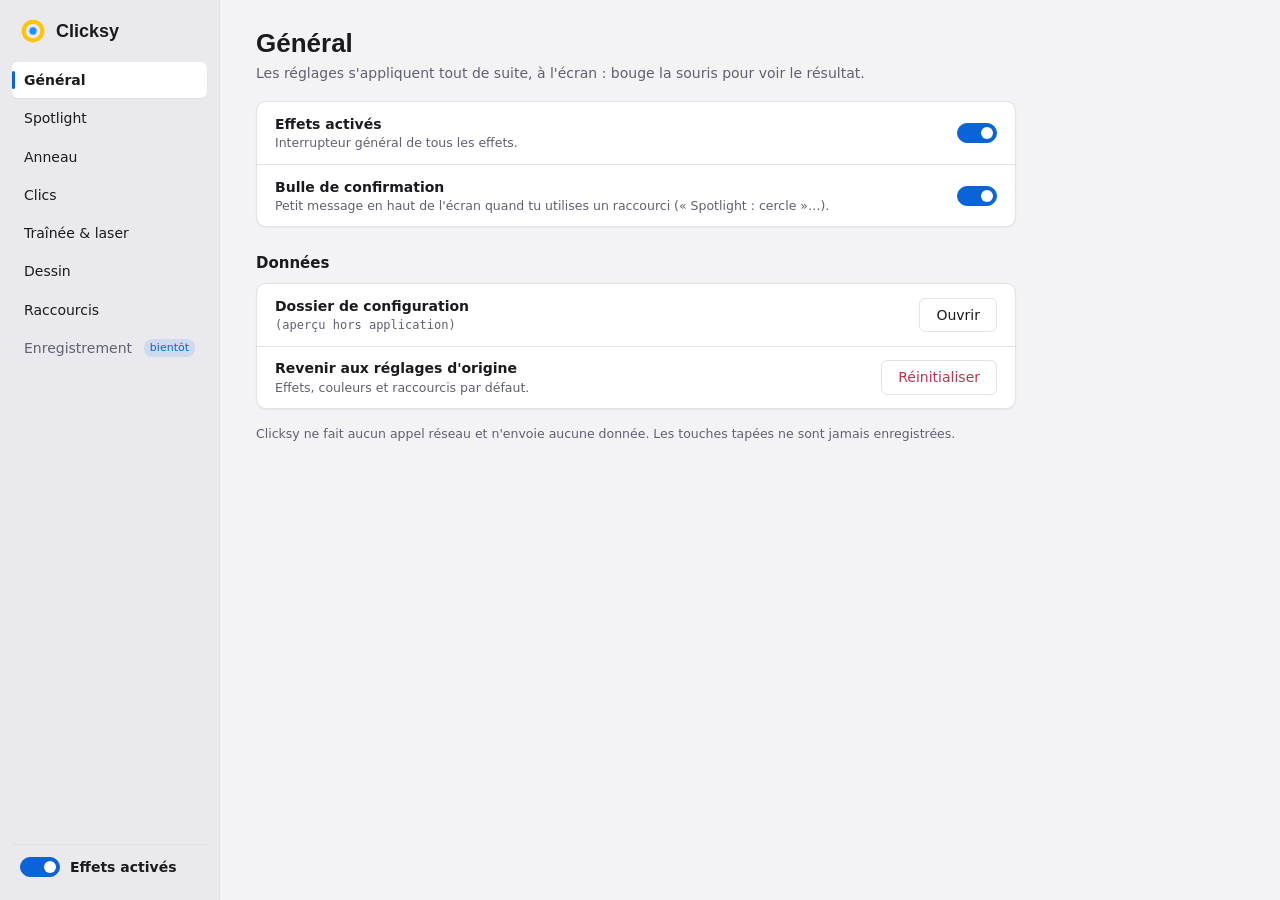
==== ui/index.html @ 4cfc6cae "Clicksy 0.1.0 : effets de pointeur pour formateurs Surcouche Windows (Rust, Win32, D3D11/Direct2D/Di" ====
<!doctype html>
<html lang="fr">
<head>
  <meta charset="utf-8">
  <meta name="viewport" content="width=device-width, initial-scale=1">
  <title>Clicksy – Réglages</title>
  <link rel="stylesheet" href="style.css">
</head>
<body>
  <aside class="sidebar">
    <div class="brand">
      <svg class="logo" viewBox="0 0 32 32" aria-hidden="true">
        <circle cx="16" cy="16" r="11.5" fill="none" stroke="#FFC400" stroke-width="5"/>
        <circle cx="16" cy="16" r="4.5" fill="#1E90FF"/>
      </svg>
      <span>Clicksy</span>
    </div>
    <nav>
      <a href="#general" class="active">Général</a>
      <a href="#spotlight">Spotlight</a>
      <a href="#ring">Anneau</a>
      <a href="#clicks">Clics</a>
      <a href="#trail">Traînée &amp; laser</a>
      <a href="#draw">Dessin</a>
      <a href="#hotkeys">Raccourcis</a>
      <a href="#record" class="soon">Enregistrement <em>bientôt</em></a>
    </nav>
    <div class="sidebar-foot">
      <label class="switch big" title="Ctrl+Alt+Maj+A">
        <input type="checkbox" data-path="enabled">
        <span class="track"></span>
        <span class="label" id="master-label">Effets activés</span>
      </label>
    </div>
  </aside>

  <main>
    <section id="general" class="page active">
      <h1>Général</h1>
      <p class="lead">Les réglages s'appliquent tout de suite, à l'écran : bouge la souris pour voir le résultat.</p>

      <div class="card">
        <div class="row">
          <div class="row-text"><strong>Effets activés</strong><span>Interrupteur général de tous les effets.</span></div>
          <label class="switch"><input type="checkbox" data-path="enabled"><span class="track"></span></label>
        </div>
        <div class="row">
          <div class="row-text"><strong>Bulle de confirmation</strong><span>Petit message en haut de l'écran quand tu utilises un raccourci (« Spotlight : cercle »…).</span></div>
          <label class="switch"><input type="checkbox" data-path="show_banner"><span class="track"></span></label>
        </div>
      </div>

      <h2>Données</h2>
      <div class="card">
        <div class="row">
          <div class="row-text"><strong>Dossier de configuration</strong><span id="data-dir" class="mono">…</span></div>
          <button class="btn" id="open-dir">Ouvrir</button>
        </div>
        <div class="row">
          <div class="row-text"><strong>Revenir aux réglages d'origine</strong><span>Effets, couleurs et raccourcis par défaut.</span></div>
          <button class="btn danger" id="reset">Réinitialiser</button>
        </div>
      </div>

      <p class="note">Clicksy ne fait aucun appel réseau et n'envoie aucune donnée. Les touches tapées ne sont jamais enregistrées.</p>
    </section>

    <section id="spotlight" class="page">
      <h1>Spotlight</h1>
      <p class="lead">Assombrit l'écran sauf autour du curseur, pour guider le regard.</p>

      <div class="card">
        <div class="row stack">
          <div class="row-text"><strong>Forme</strong><span>Raccourci : <kbd data-hk="cycle_spotlight"></kbd> pour passer de l'une à l'autre.</span></div>
          <div class="segmented" data-path="spotlight.mode">
            <button data-value="Off">Désactivé</button>
            <button data-value="Circle">Cercle</button>
            <button data-value="HBand">Bande horizontale</button>
            <button data-value="VBand">Bande verticale</button>
          </div>
        </div>
        <div class="row">
          <div class="row-text"><strong>Taille du cercle</strong><span>Rayon, en pixels à 100 %.</span></div>
          <div class="slider"><input type="range" min="40" max="600" step="5" data-path="spotlight.radius"><output></output></div>
        </div>
        <div class="row">
          <div class="row-text"><strong>Largeur de la bande</strong><span>Hauteur (bande horizontale) ou largeur (verticale).</span></div>
          <div class="slider"><input type="range" min="40" max="800" step="5" data-path="spotlight.band_size"><output></output></div>
        </div>
        <div class="row">
          <div class="row-text"><strong>Assombrissement</strong><span>Opacité du voile sur le reste de l'écran.</span></div>
          <div class="slider"><input type="range" min="0" max="1" step="0.01" data-path="spotlight.dim" data-percent><output></output></div>
        </div>
        <div class="row">
          <div class="row-text"><strong>Douceur du bord</strong><span>0 = bord net.</span></div>
          <div class="slider"><input type="range" min="0" max="150" step="1" data-path="spotlight.feather"><output></output></div>
        </div>
        <div class="row">
          <div class="row-text"><strong>Couleur du voile</strong><span>Noir par défaut ; une couleur sombre de la charte du client fonctionne aussi.</span></div>
          <input type="color" data-path="spotlight.dim_color">
        </div>
      </div>
    </section>

    <section id="ring" class="page">
      <h1>Anneau</h1>
      <p class="lead">Un cercle autour du curseur pour le repérer d'un coup d'œil, même en partage d'écran.</p>
      <div class="card">
        <div class="row">
          <div class="row-text"><strong>Afficher l'anneau</strong><span>Raccourci : <kbd data-hk="toggle_ring"></kbd></span></div>
          <label class="switch"><input type="checkbox" data-path="ring.enabled"><span class="track"></span></label>
        </div>
        <div class="row">
          <div class="row-text"><strong>Couleur</strong></div>
          <div class="swatches" data-for="ring.color"></div>
          <input type="color" data-path="ring.color">
        </div>
        <div class="row">
          <div class="row-text"><strong>Taille</strong><span>Rayon, en pixels à 100 %.</span></div>
          <div class="slider"><input type="range" min="8" max="120" step="1" data-path="ring.radius"><output></output></div>
        </div>
        <div class="row">
          <div class="row-text"><strong>Épaisseur</strong></div>
          <div class="slider"><input type="range" min="1" max="24" step="0.5" data-path="ring.thickness"><output></output></div>
        </div>
        <div class="row">
          <div class="row-text"><strong>Opacité</strong></div>
          <div class="slider"><input type="range" min="0.1" max="1" step="0.01" data-path="ring.opacity" data-percent><output></output></div>
        </div>
        <div class="row">
          <div class="row-text"><strong>Pulsation</strong><span>L'anneau « respire » doucement.</span></div>
          <label class="switch"><input type="checkbox" data-path="ring.pulse"><span class="track"></span></label>
        </div>
        <div class="row">
          <div class="row-text"><strong>Rythme de la pulsation</strong><span>Durée d'un cycle.</span></div>
          <div class="slider"><input type="range" min="400" max="4000" step="100" data-path="ring.pulse_period_ms" data-unit="ms"><output></output></div>
        </div>
      </div>
    </section>

    <section id="clicks" class="page">
      <h1>Clics</h1>
      <p class="lead">Une onde colorée à chaque clic : on voit tout de suite quel bouton a été pressé.</p>
      <div class="card">
        <div class="row">
          <div class="row-text"><strong>Afficher les clics</strong><span>Raccourci : <kbd data-hk="toggle_clicks"></kbd></span></div>
          <label class="switch"><input type="checkbox" data-path="clicks.enabled"><span class="track"></span></label>
        </div>
        <div class="row">
          <div class="row-text"><strong>Couleurs</strong><span>Gauche, droit, milieu.</span></div>
          <div class="colors3">
            <label><input type="color" data-path="clicks.left_color"><span>Gauche</span></label>
            <label><input type="color" data-path="clicks.right_color"><span>Droit</span></label>
            <label><input type="color" data-path="clicks.middle_color"><span>Milieu</span></label>
          </div>
        </div>
        <div class="row">
          <div class="row-text"><strong>Taille de l'onde</strong></div>
          <div class="slider"><input type="range" min="10" max="150" step="1" data-path="clicks.radius"><output></output></div>
        </div>
        <div class="row">
          <div class="row-text"><strong>Épaisseur</strong></div>
          <div class="slider"><input type="range" min="1" max="16" step="0.5" data-path="clicks.thickness"><output></output></div>
        </div>
        <div class="row">
          <div class="row-text"><strong>Durée</strong></div>
          <div class="slider"><input type="range" min="150" max="1500" step="10" data-path="clicks.duration_ms" data-unit="ms"><output></output></div>
        </div>
        <div class="row">
          <div class="row-text"><strong>Pastille bouton maintenu</strong><span>Visible pendant un glisser-déposer.</span></div>
          <label class="switch"><input type="checkbox" data-path="clicks.show_held"><span class="track"></span></label>
        </div>
      </div>
      <h2>Son</h2>
      <div class="card">
        <div class="row">
          <div class="row-text"><strong>Son de clic</strong><span>Utile en vidéo, quand le spectateur ne voit pas la souris.</span></div>
          <label class="switch"><input type="checkbox" data-path="clicks.sound"><span class="track"></span></label>
        </div>
        <div class="row">
          <div class="row-text"><strong>Volume</strong></div>
          <div class="slider"><input type="range" min="0.1" max="1" step="0.1" data-path="clicks.sound_volume" data-percent><output></output></div>
        </div>
      </div>
    </section>

    <section id="trail" class="page">
      <h1>Traînée &amp; laser</h1>
      <p class="lead">Une trace qui suit le curseur puis s'efface : le regard suit le mouvement sans effort.</p>
      <div class="card">
        <div class="row">
          <div class="row-text"><strong>Traînée derrière le curseur</strong><span>Raccourci : <kbd data-hk="toggle_trail"></kbd></span></div>
          <label class="switch"><input type="checkbox" data-path="trail.enabled"><span class="track"></span></label>
        </div>
        <div class="row">
          <div class="row-text"><strong>Couleur</strong></div>
          <div class="swatches" data-for="trail.color"></div>
          <input type="color" data-path="trail.color">
        </div>
        <div class="row">
          <div class="row-text"><strong>Longueur</strong><span>Durée avant que la trace disparaisse.</span></div>
          <div class="slider"><input type="range" min="100" max="1500" step="50" data-path="trail.duration_ms" data-unit="ms"><output></output></div>
        </div>
        <div class="row">
          <div class="row-text"><strong>Épaisseur</strong></div>
          <div class="slider"><input type="range" min="1" max="24" step="0.5" data-path="trail.width"><output></output></div>
        </div>
      </div>

      <h2>Pointeur laser</h2>
      <div class="card">
        <div class="row">
          <div class="row-text"><strong>Activer le laser</strong><span>Raccourci : <kbd data-hk="toggle_laser"></kbd>. Remplace l'anneau par un point lumineux avec sa traînée, comme une télécommande de présentation.</span></div>
        </div>
        <div class="row">
          <div class="row-text"><strong>Couleur</strong></div>
          <div class="swatches" data-for="laser.color"></div>
          <input type="color" data-path="laser.color">
        </div>
        <div class="row">
          <div class="row-text"><strong>Taille du point</strong></div>
          <div class="slider"><input type="range" min="3" max="20" step="0.5" data-path="laser.size"><output></output></div>
        </div>
        <div class="row">
          <div class="row-text"><strong>Longueur de la traînée</strong></div>
          <div class="slider"><input type="range" min="100" max="2000" step="50" data-path="laser.duration_ms" data-unit="ms"><output></output></div>
        </div>
      </div>
    </section>

    <section id="draw" class="page">
      <h1>Dessin</h1>
      <p class="lead">Entoure, encadre ou fléche ce qui compte, directement sur l'écran, puis efface d'une touche.</p>
      <div class="card help">
        <div class="row">
          <div class="row-text">
            <strong>Mode d'emploi</strong>
            <span><kbd data-hk="toggle_draw"></kbd> entre et sort du mode dessin. Pendant le dessin, les clics ne vont plus à l'application en dessous.</span>
          </div>
        </div>
        <div class="row keys">
          <div><kbd>P</kbd> stylo</div><div><kbd>R</kbd> cadre</div><div><kbd>E</kbd> rond</div><div><kbd>F</kbd> flèche</div>
          <div><kbd>Clic droit</kbd> outil suivant</div>
          <div><kbd>1</kbd> <kbd>2</kbd> <kbd>3</kbd> couleurs</div><div><kbd>Molette</kbd> épaisseur</div>
          <div><kbd>Maj</kbd> carré, cercle, flèche droite</div>
          <div><kbd>Ctrl</kbd> + <kbd>Z</kbd> annuler</div><div><kbd>Échap</kbd> tout effacer, puis quitter</div>
        </div>
      </div>
      <div class="card">
        <div class="row">
          <div class="row-text"><strong>Couleurs</strong><span>Touches 1, 2 et 3.</span></div>
          <div class="colors3">
            <label><input type="color" data-path="draw.colors.0"><span>1</span></label>
            <label><input type="color" data-path="draw.colors.1"><span>2</span></label>
            <label><input type="color" data-path="draw.colors.2"><span>3</span></label>
          </div>
        </div>
        <div class="row">
          <div class="row-text"><strong>Épaisseur du trait</strong><span>Au départ ; la molette la change pendant le dessin.</span></div>
          <div class="slider"><input type="range" min="1" max="24" step="0.5" data-path="draw.width"><output></output></div>
        </div>
        <div class="row stack">
          <div class="row-text"><strong>Outil au démarrage</strong></div>
          <div class="segmented" data-path="draw.default_tool">
            <button data-value="Pen">Stylo</button>
            <button data-value="Rect">Cadre</button>
            <button data-value="Ellipse">Rond</button>
            <button data-value="Arrow">Flèche</button>
          </div>
        </div>
        <div class="row">
          <div class="row-text"><strong>Effacer en quittant le mode dessin</strong><span>Sinon, les dessins restent affichés jusqu'au prochain Échap.</span></div>
          <label class="switch"><input type="checkbox" data-path="draw.clear_on_exit"><span class="track"></span></label>
        </div>
      </div>
    </section>

    <section id="hotkeys" class="page">
      <h1>Raccourcis</h1>
      <p class="lead">Clique dans un champ puis appuie sur la combinaison voulue. <kbd>Échap</kbd> annule, <kbd>Retour arrière</kbd> supprime le raccourci.</p>
      <div class="card">
        <div class="row">
          <div class="row-text"><strong>Activer / désactiver tous les effets</strong></div>
          <input class="hotkey" data-path="hotkeys.toggle_all" readonly>
        </div>
        <div class="row">
          <div class="row-text"><strong>Changer de spotlight</strong></div>
          <input class="hotkey" data-path="hotkeys.cycle_spotlight" readonly>
        </div>
        <div class="row">
          <div class="row-text"><strong>Afficher / masquer l'anneau</strong></div>
          <input class="hotkey" data-path="hotkeys.toggle_ring" readonly>
        </div>
        <div class="row">
          <div class="row-text"><strong>Afficher / masquer les clics</strong></div>
          <input class="hotkey" data-path="hotkeys.toggle_clicks" readonly>
        </div>
        <div class="row">
          <div class="row-text"><strong>Traînée du curseur</strong></div>
          <input class="hotkey" data-path="hotkeys.toggle_trail" readonly>
        </div>
        <div class="row">
          <div class="row-text"><strong>Pointeur laser</strong></div>
          <input class="hotkey" data-path="hotkeys.toggle_laser" readonly>
        </div>
        <div class="row">
          <div class="row-text"><strong>Mode dessin</strong></div>
          <input class="hotkey" data-path="hotkeys.toggle_draw" readonly>
        </div>
      </div>
      <p class="warn" id="hk-warn" hidden></p>
      <p class="note">Conseil : garde <kbd>Ctrl</kbd> + <kbd>Alt</kbd> + <kbd>Maj</kbd>. Sur un clavier AZERTY, <kbd>Ctrl</kbd> + <kbd>Alt</kbd> seul équivaut à <kbd>AltGr</kbd> et peut bloquer des caractères comme @ ou #.</p>
    </section>

    <section id="record" class="page">
      <h1>Enregistrement</h1>
      <p class="lead">Capture de l'écran entier, d'une fenêtre ou d'une zone, avec le son du PC et le micro, puis un éditeur (zooms sur les clics, fond, découpe).</p>
      <div class="card empty">
        <p>En préparation : ce sera la prochaine grande étape de Clicksy.</p>
      </div>
    </section>
  </main>

  <div class="toast" id="toast" role="status" hidden></div>
  <script src="app.js"></script>
</body>
</html>
---- ui/style.css ----
:root {
  --bg: #f3f3f5;
  --sidebar: #eaeaee;
  --card: #ffffff;
  --border: #e1e1e6;
  --text: #1b1b1f;
  --muted: #5f6070;
  --accent: #0a64d8;
  --accent-soft: rgba(10, 100, 216, 0.12);
  --track: #c9c9d2;
  --danger: #c4314b;
  --warn-bg: #fff4ce;
  --warn-text: #6a4a00;
  --shadow: 0 1px 2px rgba(0, 0, 0, 0.05);
  color-scheme: light;
}

@media (prefers-color-scheme: dark) {
  :root {
    --bg: #1c1c1f;
    --sidebar: #161618;
    --card: #26262a;
    --border: #35353b;
    --text: #ececf1;
    --muted: #a0a1ad;
    --accent: #4c9bff;
    --accent-soft: rgba(76, 155, 255, 0.16);
    --track: #4a4a52;
    --danger: #ff6b81;
    --warn-bg: #3d3216;
    --warn-text: #ffd772;
    --shadow: none;
    color-scheme: dark;
  }
}

* { box-sizing: border-box; }

html, body { height: 100%; }

body {
  margin: 0;
  display: flex;
  background: var(--bg);
  color: var(--text);
  font: 14px/1.45 "Segoe UI Variable Text", "Segoe UI", system-ui, sans-serif;
  user-select: none;
  overflow: hidden;
}

/* ---------- Barre latérale ---------- */
.sidebar {
  width: 220px;
  flex: none;
  display: flex;
  flex-direction: column;
  background: var(--sidebar);
  border-right: 1px solid var(--border);
  padding: 18px 12px;
}

.brand {
  display: flex;
  align-items: center;
  gap: 10px;
  font: 600 18px "Segoe UI Variable Display", "Segoe UI", sans-serif;
  padding: 0 8px 18px;
}
.logo { width: 26px; height: 26px; }

nav { display: flex; flex-direction: column; gap: 2px; }
nav a {
  display: flex;
  align-items: center;
  justify-content: space-between;
  padding: 8px 12px;
  border-radius: 6px;
  color: var(--text);
  text-decoration: none;
  position: relative;
}
nav a:hover { background: var(--accent-soft); }
nav a.active { background: var(--card); box-shadow: var(--shadow); font-weight: 600; }
nav a.active::before {
  content: "";
  position: absolute;
  left: 0; top: 9px; bottom: 9px;
  width: 3px;
  border-radius: 2px;
  background: var(--accent);
}
nav a.soon { color: var(--muted); }
nav em {
  font-style: normal;
  font-size: 11px;
  padding: 1px 6px;
  border-radius: 8px;
  background: var(--accent-soft);
  color: var(--accent);
}

.sidebar-foot { margin-top: auto; padding: 12px 8px 0; border-top: 1px solid var(--border); }

/* ---------- Contenu ---------- */
main { flex: 1; overflow-y: auto; padding: 28px 36px 48px; }
.page { display: none; max-width: 760px; }
.page.active { display: block; }

h1 { font: 600 26px "Segoe UI Variable Display", "Segoe UI", sans-serif; margin: 0 0 4px; }
h2 { font-size: 15px; font-weight: 600; margin: 26px 0 8px; }
.lead { color: var(--muted); margin: 0 0 18px; }
.note { color: var(--muted); font-size: 12.5px; margin-top: 16px; }
.warn {
  background: var(--warn-bg);
  color: var(--warn-text);
  padding: 10px 14px;
  border-radius: 8px;
  margin-top: 12px;
}

.card {
  background: var(--card);
  border: 1px solid var(--border);
  border-radius: 10px;
  box-shadow: var(--shadow);
}
.card.empty { padding: 28px; color: var(--muted); text-align: center; }

.row {
  display: flex;
  align-items: center;
  gap: 16px;
  min-height: 62px;
  padding: 10px 18px;
  border-top: 1px solid var(--border);
}
.row:first-child { border-top: none; }
.row.stack { flex-wrap: wrap; padding-top: 14px; padding-bottom: 14px; }
.row.stack .row-text { flex-basis: 100%; }
.row.keys {
  display: grid;
  grid-template-columns: repeat(auto-fill, minmax(190px, 1fr));
  gap: 8px 16px;
  padding: 12px 18px 14px;
  color: var(--muted);
  font-size: 12.5px;
}
.row-text { flex: 1; min-width: 0; display: flex; flex-direction: column; }
.row-text span { color: var(--muted); font-size: 12.5px; }
.row.disabled { opacity: 0.45; pointer-events: none; }
.mono { font-family: "Cascadia Mono", Consolas, monospace; font-size: 12px !important; word-break: break-all; user-select: text; }

kbd {
  font: 600 11.5px "Segoe UI", sans-serif;
  padding: 1px 6px;
  border: 1px solid var(--border);
  border-bottom-width: 2px;
  border-radius: 4px;
  background: var(--bg);
  color: var(--text);
  white-space: nowrap;
}

/* ---------- Interrupteur ---------- */
.switch { display: inline-flex; align-items: center; gap: 10px; cursor: pointer; }
.switch input { position: absolute; opacity: 0; pointer-events: none; }
.switch .track {
  width: 40px; height: 20px;
  border-radius: 10px;
  border: 1px solid var(--muted);
  position: relative;
  transition: background 0.15s, border-color 0.15s;
  flex: none;
}
.switch .track::after {
  content: "";
  position: absolute;
  top: 3px; left: 3px;
  width: 12px; height: 12px;
  border-radius: 50%;
  background: var(--muted);
  transition: transform 0.15s, background 0.15s;
}
.switch input:checked + .track { background: var(--accent); border-color: var(--accent); }
.switch input:checked + .track::after { transform: translateX(20px); background: #fff; }
.switch input:focus-visible + .track { outline: 2px solid var(--accent); outline-offset: 2px; }
.switch.big .label { font-weight: 600; }

/* ---------- Curseurs ---------- */
.slider { display: flex; align-items: center; gap: 12px; width: 280px; flex: none; }
.slider input { flex: 1; accent-color: var(--accent); }
.slider output { width: 56px; text-align: right; font-variant-numeric: tabular-nums; color: var(--muted); }

/* ---------- Choix segmenté ---------- */
.segmented { display: flex; flex-wrap: wrap; border: 1px solid var(--border); border-radius: 8px; overflow: hidden; flex: none; }
.segmented button {
  font: inherit;
  font-size: 13px;
  border: none;
  border-left: 1px solid var(--border);
  background: transparent;
  color: var(--text);
  padding: 6px 12px;
  cursor: pointer;
}
.segmented button:first-child { border-left: none; }
.segmented button:hover { background: var(--accent-soft); }
.segmented button.on { background: var(--accent); color: #fff; }

/* ---------- Couleurs ---------- */
input[type="color"] {
  width: 44px; height: 30px;
  padding: 2px;
  border: 1px solid var(--border);
  border-radius: 6px;
  background: var(--card);
  cursor: pointer;
  flex: none;
}
.colors3 { display: flex; gap: 14px; }
.colors3 label { display: flex; flex-direction: column; align-items: center; gap: 3px; font-size: 11.5px; color: var(--muted); }
.swatches { display: flex; gap: 6px; }
.swatches button {
  width: 22px; height: 22px;
  border-radius: 50%;
  border: 2px solid var(--card);
  outline: 1px solid var(--border);
  cursor: pointer;
  padding: 0;
}
.swatches button.on { outline: 2px solid var(--accent); }

/* ---------- Boutons et champs ---------- */
.btn {
  font: inherit;
  padding: 6px 16px;
  border-radius: 6px;
  border: 1px solid var(--border);
  background: var(--card);
  color: var(--text);
  cursor: pointer;
  flex: none;
}
.btn:hover { border-color: var(--accent); }
.btn.danger { color: var(--danger); }
.btn.danger:hover { border-color: var(--danger); }

.hotkey {
  width: 200px;
  font: 600 13px "Segoe UI", sans-serif;
  text-align: center;
  padding: 7px 10px;
  border-radius: 6px;
  border: 1px solid var(--border);
  background: var(--bg);
  color: var(--text);
  cursor: pointer;
  flex: none;
}
.hotkey:focus { outline: 2px solid var(--accent); border-color: transparent; }
.hotkey.capturing { color: var(--accent); }
.hotkey.conflict { border-color: var(--danger); color: var(--danger); }

.toast {
  position: fixed;
  bottom: 18px; left: 50%;
  transform: translateX(-50%);
  background: var(--text);
  color: var(--bg);
  padding: 8px 16px;
  border-radius: 8px;
  font-size: 13px;
}

@media (max-width: 720px) {
  .sidebar { width: 170px; }
  main { padding: 22px 20px 40px; }
  .slider { width: 200px; }
  .row { flex-wrap: wrap; }
}
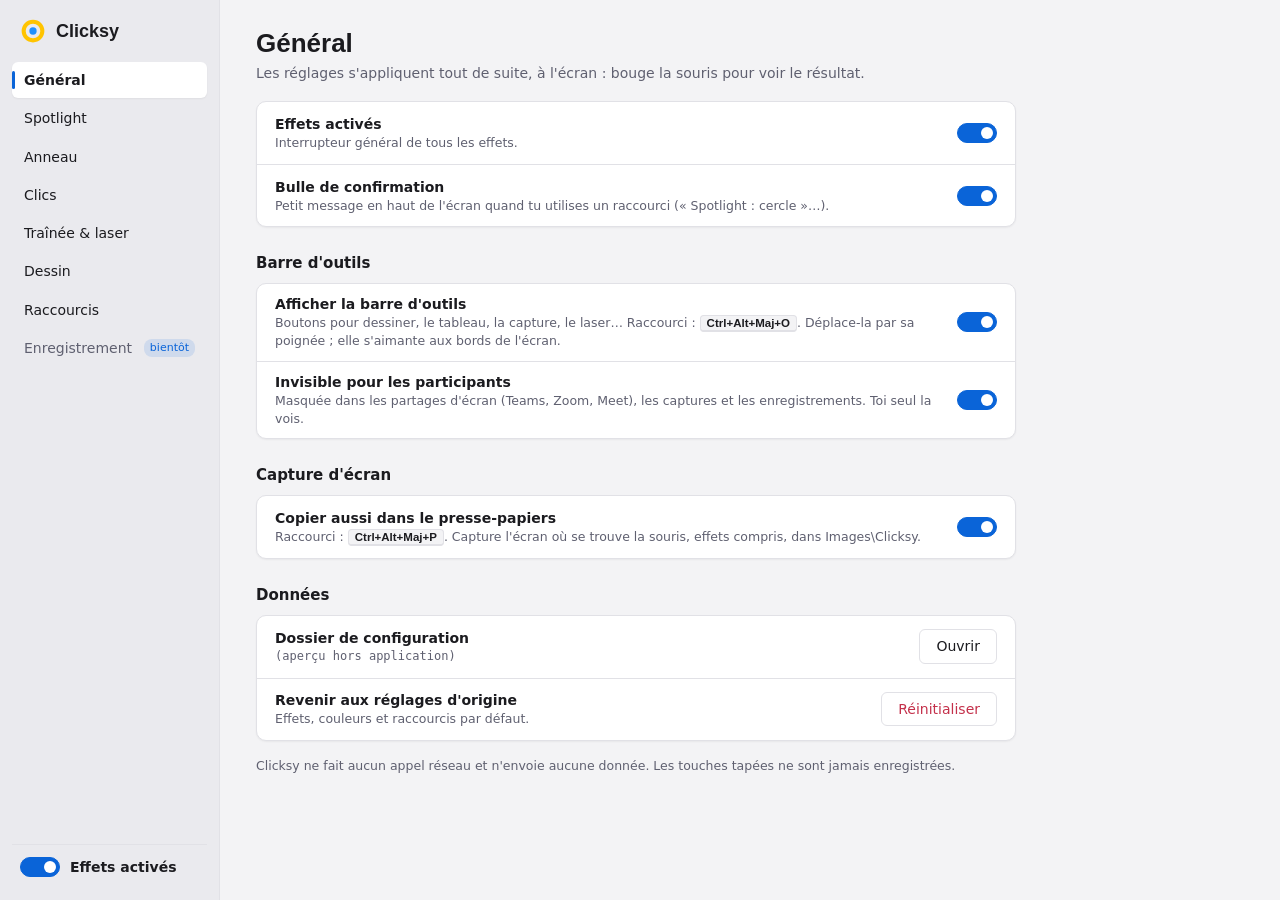
==== commit c8524970: "Clicksy 0.2.0 : barre d'outils, tableau blanc/noir, capture d'écran - Barre d'outils flottante nativ" ====
--- a/ui/index.html
+++ b/ui/index.html
@@ -50,6 +50,26 @@
         </div>
       </div>
 
+      <h2>Barre d'outils</h2>
+      <div class="card">
+        <div class="row">
+          <div class="row-text"><strong>Afficher la barre d'outils</strong><span>Boutons pour dessiner, le tableau, la capture, le laser… Raccourci : <kbd data-hk="toggle_toolbar"></kbd>. Déplace-la par sa poignée ; elle s'aimante aux bords de l'écran.</span></div>
+          <label class="switch"><input type="checkbox" data-path="toolbar.visible"><span class="track"></span></label>
+        </div>
+        <div class="row">
+          <div class="row-text"><strong>Invisible pour les participants</strong><span>Masquée dans les partages d'écran (Teams, Zoom, Meet), les captures et les enregistrements. Toi seul la vois.</span></div>
+          <label class="switch"><input type="checkbox" data-path="toolbar.hide_from_capture"><span class="track"></span></label>
+        </div>
+      </div>
+
+      <h2>Capture d'écran</h2>
+      <div class="card">
+        <div class="row">
+          <div class="row-text"><strong>Copier aussi dans le presse-papiers</strong><span>Raccourci : <kbd data-hk="screenshot"></kbd>. Capture l'écran où se trouve la souris, effets compris, dans Images\Clicksy.</span></div>
+          <label class="switch"><input type="checkbox" data-path="capture.copy_to_clipboard"><span class="track"></span></label>
+        </div>
+      </div>
+
       <h2>Données</h2>
       <div class="card">
         <div class="row">
@@ -70,10 +90,13 @@
       <p class="lead">Assombrit l'écran sauf autour du curseur, pour guider le regard.</p>
 
       <div class="card">
+        <div class="row">
+          <div class="row-text"><strong>Spotlight allumé</strong><span>Raccourci : <kbd data-hk="cycle_spotlight"></kbd>, ou le bouton « Spot » de la barre d'outils. Les deux allument et éteignent la forme choisie ci-dessous.</span></div>
+          <label class="switch"><input type="checkbox" id="spot-on"><span class="track"></span></label>
+        </div>
         <div class="row stack">
-          <div class="row-text"><strong>Forme</strong><span>Raccourci : <kbd data-hk="cycle_spotlight"></kbd> pour passer de l'une à l'autre.</span></div>
-          <div class="segmented" data-path="spotlight.mode">
-            <button data-value="Off">Désactivé</button>
+          <div class="row-text"><strong>Forme</strong></div>
+          <div class="segmented" data-path="spotlight.shape">
             <button data-value="Circle">Cercle</button>
             <button data-value="HBand">Bande horizontale</button>
             <button data-value="VBand">Bande verticale</button>
@@ -284,7 +307,7 @@
           <input class="hotkey" data-path="hotkeys.toggle_all" readonly>
         </div>
         <div class="row">
-          <div class="row-text"><strong>Changer de spotlight</strong></div>
+          <div class="row-text"><strong>Allumer / éteindre le spotlight</strong></div>
           <input class="hotkey" data-path="hotkeys.cycle_spotlight" readonly>
         </div>
         <div class="row">
@@ -306,6 +329,18 @@
         <div class="row">
           <div class="row-text"><strong>Mode dessin</strong></div>
           <input class="hotkey" data-path="hotkeys.toggle_draw" readonly>
+        </div>
+        <div class="row">
+          <div class="row-text"><strong>Tableau blanc / noir</strong></div>
+          <input class="hotkey" data-path="hotkeys.cycle_board" readonly>
+        </div>
+        <div class="row">
+          <div class="row-text"><strong>Capture d'écran</strong></div>
+          <input class="hotkey" data-path="hotkeys.screenshot" readonly>
+        </div>
+        <div class="row">
+          <div class="row-text"><strong>Afficher / masquer la barre d'outils</strong></div>
+          <input class="hotkey" data-path="hotkeys.toggle_toolbar" readonly>
         </div>
       </div>
       <p class="warn" id="hk-warn" hidden></p>
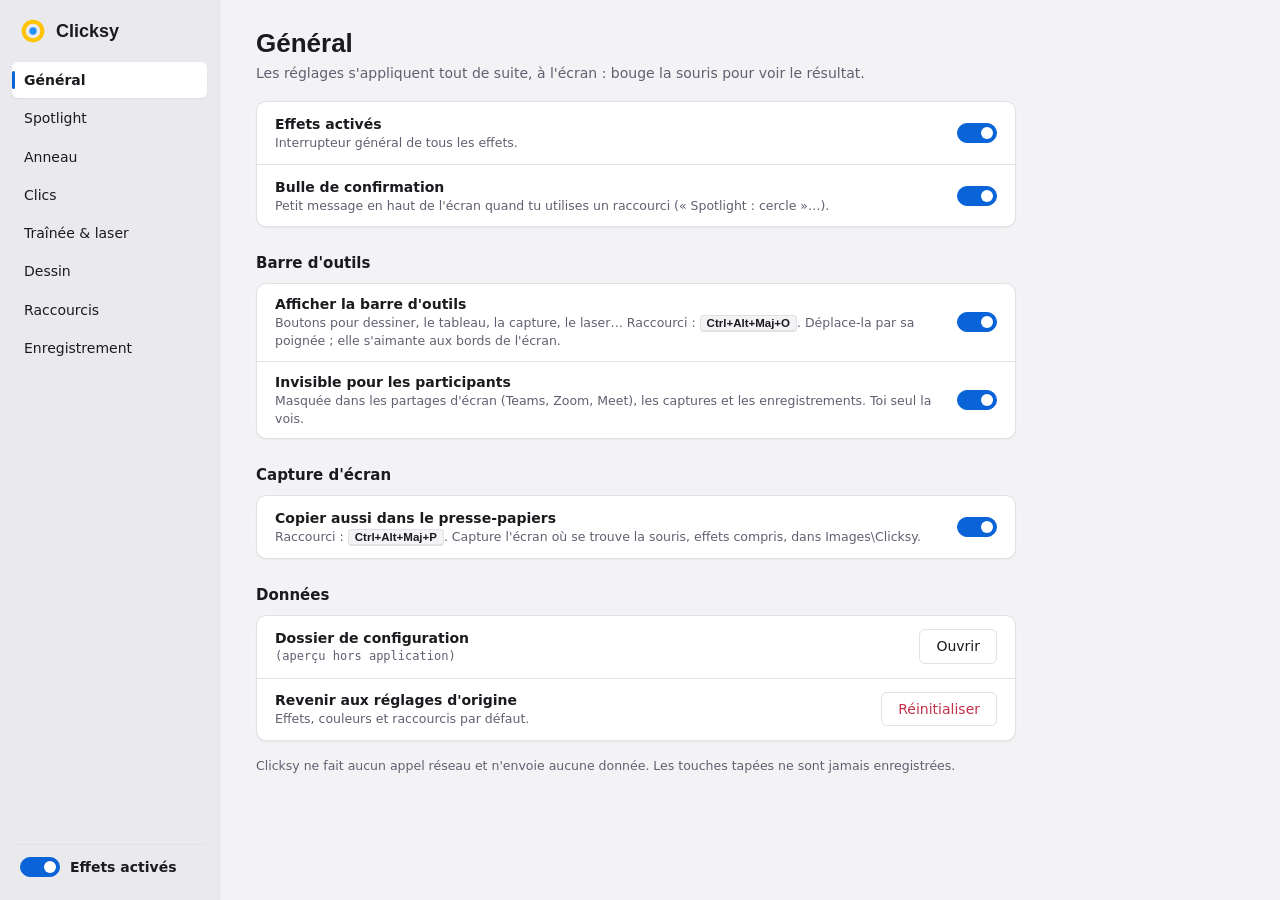
==== commit 7b5686b0: "Enregistreur vidéo (R1) : écran, fenêtre ou zone, son du PC et micro - Nouvelle crate fx-record : ca" ====
--- a/ui/index.html
+++ b/ui/index.html
@@ -23,7 +23,7 @@
       <a href="#trail">Traînée &amp; laser</a>
       <a href="#draw">Dessin</a>
       <a href="#hotkeys">Raccourcis</a>
-      <a href="#record" class="soon">Enregistrement <em>bientôt</em></a>
+      <a href="#record">Enregistrement</a>
     </nav>
     <div class="sidebar-foot">
       <label class="switch big" title="Ctrl+Alt+Maj+A">
@@ -342,6 +342,10 @@
           <div class="row-text"><strong>Afficher / masquer la barre d'outils</strong></div>
           <input class="hotkey" data-path="hotkeys.toggle_toolbar" readonly>
         </div>
+        <div class="row">
+          <div class="row-text"><strong>Enregistrer / arrêter la vidéo</strong></div>
+          <input class="hotkey" data-path="hotkeys.toggle_record" readonly>
+        </div>
       </div>
       <p class="warn" id="hk-warn" hidden></p>
       <p class="note">Conseil : garde <kbd>Ctrl</kbd> + <kbd>Alt</kbd> + <kbd>Maj</kbd>. Sur un clavier AZERTY, <kbd>Ctrl</kbd> + <kbd>Alt</kbd> seul équivaut à <kbd>AltGr</kbd> et peut bloquer des caractères comme @ ou #.</p>
@@ -350,8 +354,35 @@
     <section id="record" class="page">
       <h1>Enregistrement</h1>
       <p class="lead">Capture de l'écran entier, d'une fenêtre ou d'une zone, avec le son du PC et le micro, puis un éditeur (zooms sur les clics, fond, découpe).</p>
-      <div class="card empty">
-        <p>En préparation : ce sera la prochaine grande étape de Clicksy.</p>
+      <div class="card help">
+        <div class="row">
+          <div class="row-text"><strong>Comment enregistrer</strong><span>Bouton <strong>Vidéo</strong> de la barre d'outils (écran entier, fenêtre ou zone), ou <kbd data-hk="toggle_record"></kbd> pour l'écran de la souris. Le même bouton ou raccourci arrête. Le curseur et les effets ne sont pas « gravés » dans la vidéo : ils sont notés à part pour être réglés après coup dans l'éditeur (prochaine version).</span></div>
+        </div>
+      </div>
+      <div class="card">
+        <div class="row">
+          <div class="row-text"><strong>Son du PC</strong><span>Ce que jouent les applications (vidéo, alertes…).</span></div>
+          <label class="switch"><input type="checkbox" data-path="record.system_audio"><span class="track"></span></label>
+        </div>
+        <div class="row">
+          <div class="row-text"><strong>Micro</strong><span>Micro par défaut de Windows, sur une piste séparée.</span></div>
+          <label class="switch"><input type="checkbox" data-path="record.mic"><span class="track"></span></label>
+        </div>
+        <div class="row stack">
+          <div class="row-text"><strong>Images par seconde</strong><span>30 suffit pour un tuto ; 60 pour des animations fluides (fichiers plus lourds).</span></div>
+          <div class="segmented" data-path="record.fps" data-number>
+            <button data-value="30">30 i/s</button>
+            <button data-value="60">60 i/s</button>
+          </div>
+        </div>
+        <div class="row">
+          <div class="row-text"><strong>Compte à rebours de 3 secondes</strong></div>
+          <label class="switch"><input type="checkbox" data-path="record.countdown"><span class="track"></span></label>
+        </div>
+        <div class="row">
+          <div class="row-text"><strong>Ouvrir le dossier à la fin</strong><span>Chaque enregistrement crée un dossier dans Vidéos &rsaquo; Clicksy.</span></div>
+          <label class="switch"><input type="checkbox" data-path="record.open_folder_after"><span class="track"></span></label>
+        </div>
       </div>
     </section>
   </main>
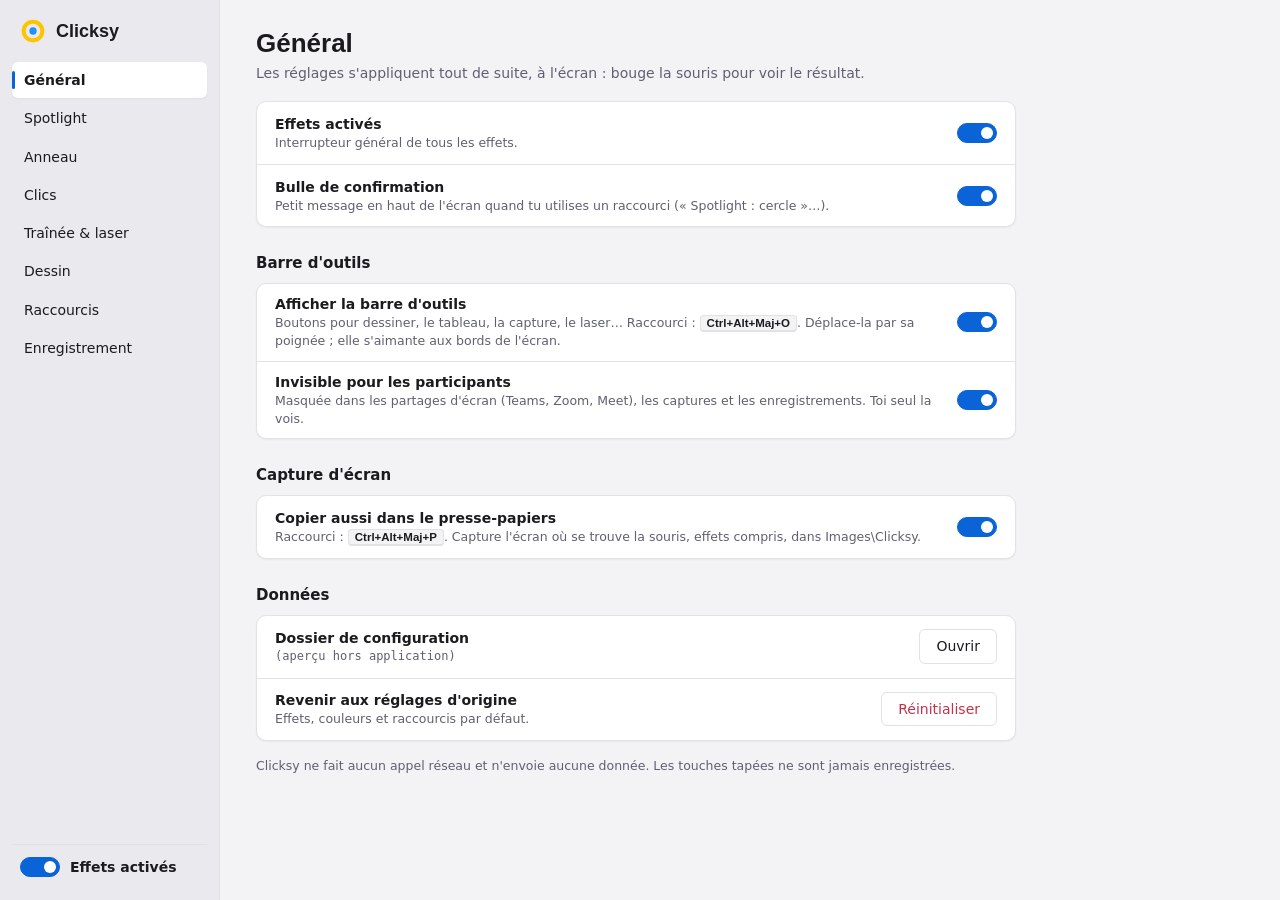
==== commit 3eea5fbd: "Enregistrement : souris et effets incrustés dans la vidéo (par défaut) Nouveau réglage « Incruster l" ====
--- a/ui/index.html
+++ b/ui/index.html
@@ -356,9 +356,14 @@
       <p class="lead">Capture de l'écran entier, d'une fenêtre ou d'une zone, avec le son du PC et le micro, puis un éditeur (zooms sur les clics, fond, découpe).</p>
       <div class="card help">
         <div class="row">
-          <div class="row-text"><strong>Comment enregistrer</strong><span>Bouton <strong>Vidéo</strong> de la barre d'outils (écran entier, fenêtre ou zone), ou <kbd data-hk="toggle_record"></kbd> pour l'écran de la souris. Le même bouton ou raccourci arrête. Le curseur et les effets ne sont pas « gravés » dans la vidéo : ils sont notés à part pour être réglés après coup dans l'éditeur (prochaine version).</span></div>
-        </div>
-      </div>
+          <div class="row-text"><strong>Comment enregistrer</strong><span>Bouton <strong>Vidéo</strong> de la barre d'outils (écran entier, fenêtre ou zone), ou <kbd data-hk="toggle_record"></kbd> pour l'écran de la souris. Le même bouton ou raccourci arrête. Par défaut, la souris et les effets sont incrustés dans la vidéo.</span></div>
+        </div>
+      </div>
+      <div class="card">
+        <div class="row">
+          <div class="row-text"><strong>Incruster la souris et les effets dans la vidéo</strong><span>Activé : la vidéo montre ce que tu vois (souris, anneau, clics, dessins, spotlight…), prête à partager. Désactivé : vidéo « propre », sans souris ni effets, pour les régler après coup dans l'éditeur (prochaine version). La barre d'outils n'apparaît jamais dans la vidéo.</span></div>
+          <label class="switch"><input type="checkbox" data-path="record.burn_effects"><span class="track"></span></label>
+        </div>
       <div class="card">
         <div class="row">
           <div class="row-text"><strong>Son du PC</strong><span>Ce que jouent les applications (vidéo, alertes…).</span></div>
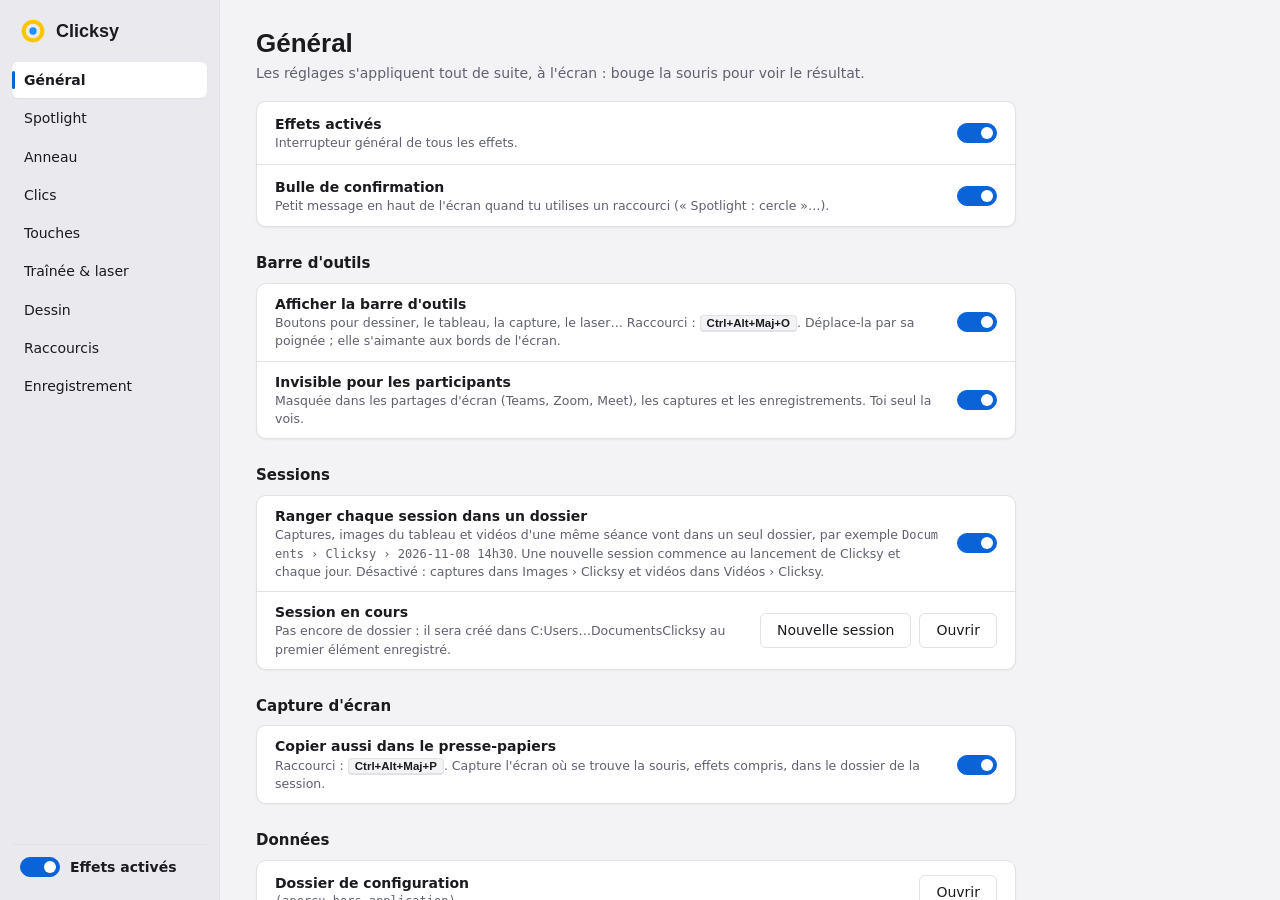
==== commit fa2e4570: "v0.4.0 : affichage des touches, image du tableau, dossier par session - Touches : les raccourcis uti" ====
--- a/ui/index.html
+++ b/ui/index.html
@@ -20,6 +20,7 @@
       <a href="#spotlight">Spotlight</a>
       <a href="#ring">Anneau</a>
       <a href="#clicks">Clics</a>
+      <a href="#keys">Touches</a>
       <a href="#trail">Traînée &amp; laser</a>
       <a href="#draw">Dessin</a>
       <a href="#hotkeys">Raccourcis</a>
@@ -62,10 +63,25 @@
         </div>
       </div>
 
+      <h2>Sessions</h2>
+      <div class="card">
+        <div class="row">
+          <div class="row-text"><strong>Ranger chaque session dans un dossier</strong><span>Captures, images du tableau et vidéos d'une même séance vont dans un seul dossier, par exemple <span class="mono">Documents › Clicksy › 2026-11-08 14h30</span>. Une nouvelle session commence au lancement de Clicksy et chaque jour. Désactivé : captures dans Images › Clicksy et vidéos dans Vidéos › Clicksy.</span></div>
+          <label class="switch"><input type="checkbox" data-path="session.enabled"><span class="track"></span></label>
+        </div>
+        <div class="row">
+          <div class="row-text"><strong>Session en cours</strong><span id="session-dir" class="mono">…</span></div>
+          <div class="btns">
+            <button class="btn" id="new-session">Nouvelle session</button>
+            <button class="btn" id="open-session">Ouvrir</button>
+          </div>
+        </div>
+      </div>
+
       <h2>Capture d'écran</h2>
       <div class="card">
         <div class="row">
-          <div class="row-text"><strong>Copier aussi dans le presse-papiers</strong><span>Raccourci : <kbd data-hk="screenshot"></kbd>. Capture l'écran où se trouve la souris, effets compris, dans Images\Clicksy.</span></div>
+          <div class="row-text"><strong>Copier aussi dans le presse-papiers</strong><span>Raccourci : <kbd data-hk="screenshot"></kbd>. Capture l'écran où se trouve la souris, effets compris, dans le dossier de la session.</span></div>
           <label class="switch"><input type="checkbox" data-path="capture.copy_to_clipboard"><span class="track"></span></label>
         </div>
       </div>
@@ -82,7 +98,7 @@
         </div>
       </div>
 
-      <p class="note">Clicksy ne fait aucun appel réseau et n'envoie aucune donnée. Les touches tapées ne sont jamais enregistrées.</p>
+      <p class="note">Clicksy ne fait aucun appel réseau et n'envoie aucune donnée. Les touches tapées ne sont jamais enregistrées : l'affichage des touches les montre quelques secondes, puis les oublie.</p>
     </section>
 
     <section id="spotlight" class="page">
@@ -205,6 +221,45 @@
           <div class="slider"><input type="range" min="0.1" max="1" step="0.1" data-path="clicks.sound_volume" data-percent><output></output></div>
         </div>
       </div>
+    </section>
+
+    <section id="keys" class="page">
+      <h1>Touches</h1>
+      <p class="lead">Affiche en bas de l'écran les raccourcis que tu utilises (<kbd>Ctrl</kbd> + <kbd>C</kbd>, <kbd>Alt</kbd> + <kbd>Tab</kbd>, <kbd>Maj</kbd> + clic…) : idéal pour un tuto informatique.</p>
+      <div class="card">
+        <div class="row">
+          <div class="row-text"><strong>Afficher les touches</strong><span>Raccourci : <kbd data-hk="toggle_keys"></kbd>, ou le bouton « Touches » de la barre d'outils.</span></div>
+          <label class="switch"><input type="checkbox" data-path="keys.enabled"><span class="track"></span></label>
+        </div>
+        <div class="row stack">
+          <div class="row-text"><strong>Quelles touches</strong><span>Raccourcis seulement : combinaisons avec <kbd>Ctrl</kbd>, <kbd>Alt</kbd> ou <kbd>Win</kbd>, touches F1 à F12, Échap. Le texte tapé n'apparaît pas. Toutes les touches : le texte aussi, sauf dans les champs mot de passe (« Saisie masquée »).</span></div>
+          <div class="segmented" data-path="keys.all_keys" data-bool>
+            <button data-value="false">Raccourcis seulement</button>
+            <button data-value="true">Toutes les touches</button>
+          </div>
+        </div>
+        <div class="row">
+          <div class="row-text"><strong>Clics avec une touche</strong><span>« Maj + Clic gauche », « Ctrl + Molette ↑ »…</span></div>
+          <label class="switch"><input type="checkbox" data-path="keys.mouse"><span class="track"></span></label>
+        </div>
+        <div class="row stack">
+          <div class="row-text"><strong>Position</strong><span>En bas de l'écran où se trouve la souris.</span></div>
+          <div class="segmented" data-path="keys.position">
+            <button data-value="Left">À gauche</button>
+            <button data-value="Center">Au centre</button>
+            <button data-value="Right">À droite</button>
+          </div>
+        </div>
+        <div class="row">
+          <div class="row-text"><strong>Taille</strong></div>
+          <div class="slider"><input type="range" min="14" max="40" step="1" data-path="keys.size"><output></output></div>
+        </div>
+        <div class="row">
+          <div class="row-text"><strong>Durée d'affichage</strong></div>
+          <div class="slider"><input type="range" min="600" max="5000" step="100" data-path="keys.duration_ms" data-unit="ms"><output></output></div>
+        </div>
+      </div>
+      <p class="note">Les raccourcis de Clicksy eux-mêmes ne s'affichent pas. Sur un clavier AZERTY, <kbd>AltGr</kbd> (pour @, #, €…) n'est pas pris pour un raccourci.</p>
     </section>
 
     <section id="trail" class="page">
@@ -295,6 +350,10 @@
           <div class="row-text"><strong>Effacer en quittant le mode dessin</strong><span>Sinon, les dessins restent affichés jusqu'au prochain Échap.</span></div>
           <label class="switch"><input type="checkbox" data-path="draw.clear_on_exit"><span class="track"></span></label>
         </div>
+        <div class="row">
+          <div class="row-text"><strong>Garder une image du tableau</strong><span>Quand tu effaces ou fermes le tableau blanc ou noir, son contenu est enregistré en image dans le dossier de la session.</span></div>
+          <label class="switch"><input type="checkbox" data-path="draw.save_board"><span class="track"></span></label>
+        </div>
       </div>
     </section>
 
@@ -345,6 +404,10 @@
         <div class="row">
           <div class="row-text"><strong>Enregistrer / arrêter la vidéo</strong></div>
           <input class="hotkey" data-path="hotkeys.toggle_record" readonly>
+        </div>
+        <div class="row">
+          <div class="row-text"><strong>Afficher les touches</strong></div>
+          <input class="hotkey" data-path="hotkeys.toggle_keys" readonly>
         </div>
       </div>
       <p class="warn" id="hk-warn" hidden></p>
@@ -364,6 +427,7 @@
           <div class="row-text"><strong>Incruster la souris et les effets dans la vidéo</strong><span>Activé : la vidéo montre ce que tu vois (souris, anneau, clics, dessins, spotlight…), prête à partager. Désactivé : vidéo « propre », sans souris ni effets, pour les régler après coup dans l'éditeur (prochaine version). La barre d'outils n'apparaît jamais dans la vidéo.</span></div>
           <label class="switch"><input type="checkbox" data-path="record.burn_effects"><span class="track"></span></label>
         </div>
+      </div>
       <div class="card">
         <div class="row">
           <div class="row-text"><strong>Son du PC</strong><span>Ce que jouent les applications (vidéo, alertes…).</span></div>
@@ -385,7 +449,7 @@
           <label class="switch"><input type="checkbox" data-path="record.countdown"><span class="track"></span></label>
         </div>
         <div class="row">
-          <div class="row-text"><strong>Ouvrir le dossier à la fin</strong><span>Chaque enregistrement crée un dossier dans Vidéos &rsaquo; Clicksy.</span></div>
+          <div class="row-text"><strong>Ouvrir le dossier à la fin</strong><span>Chaque enregistrement crée un dossier « Vidéo » dans le dossier de la session (ou dans Vidéos &rsaquo; Clicksy si les sessions sont désactivées).</span></div>
           <label class="switch"><input type="checkbox" data-path="record.open_folder_after"><span class="track"></span></label>
         </div>
       </div>
--- a/ui/style.css
+++ b/ui/style.css
@@ -278,3 +278,4 @@
   .slider { width: 200px; }
   .row { flex-wrap: wrap; }
 }
+.btns { display: flex; gap: 8px; flex: none; }
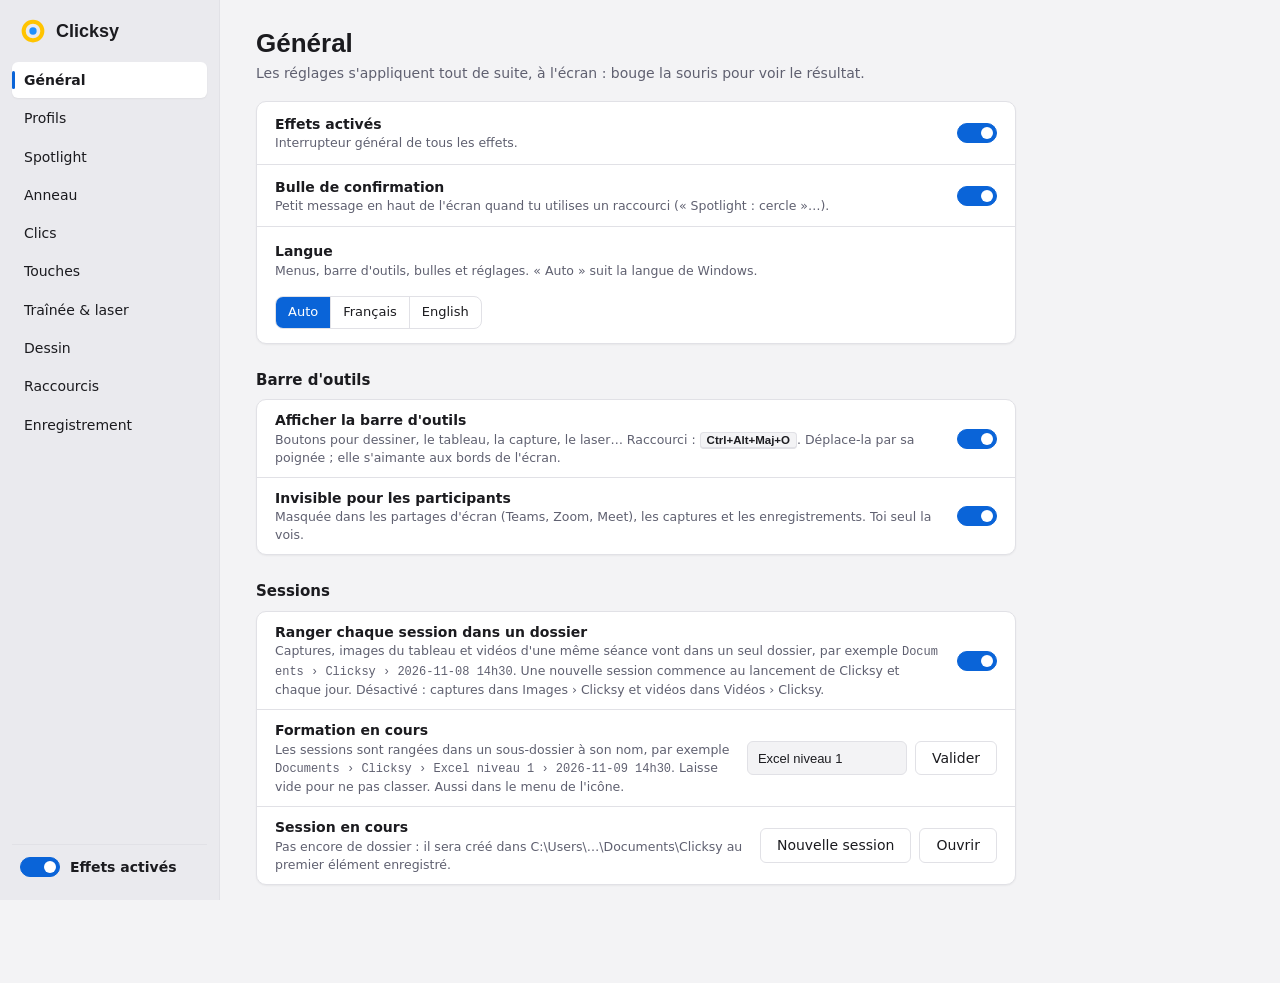
==== commit cf84fa34: "v0.5.0 : interface en anglais, profils d'utilisation, sessions par formation - Langue : français ou " ====
--- a/ui/index.html
+++ b/ui/index.html
@@ -17,6 +17,7 @@
     </div>
     <nav>
       <a href="#general" class="active">Général</a>
+      <a href="#profiles">Profils</a>
       <a href="#spotlight">Spotlight</a>
       <a href="#ring">Anneau</a>
       <a href="#clicks">Clics</a>
@@ -49,6 +50,14 @@
           <div class="row-text"><strong>Bulle de confirmation</strong><span>Petit message en haut de l'écran quand tu utilises un raccourci (« Spotlight : cercle »…).</span></div>
           <label class="switch"><input type="checkbox" data-path="show_banner"><span class="track"></span></label>
         </div>
+        <div class="row stack">
+          <div class="row-text"><strong>Langue</strong><span>Menus, barre d'outils, bulles et réglages. « Auto » suit la langue de Windows.</span></div>
+          <div class="segmented" data-path="language" id="language">
+            <button data-value="Auto">Auto</button>
+            <button data-value="Fr">Français</button>
+            <button data-value="En">English</button>
+          </div>
+        </div>
       </div>
 
       <h2>Barre d'outils</h2>
@@ -68,6 +77,14 @@
         <div class="row">
           <div class="row-text"><strong>Ranger chaque session dans un dossier</strong><span>Captures, images du tableau et vidéos d'une même séance vont dans un seul dossier, par exemple <span class="mono">Documents › Clicksy › 2026-11-08 14h30</span>. Une nouvelle session commence au lancement de Clicksy et chaque jour. Désactivé : captures dans Images › Clicksy et vidéos dans Vidéos › Clicksy.</span></div>
           <label class="switch"><input type="checkbox" data-path="session.enabled"><span class="track"></span></label>
+        </div>
+        <div class="row">
+          <div class="row-text"><strong>Formation en cours</strong><span>Les sessions sont rangées dans un sous-dossier à son nom, par exemple <span class="mono">Documents › Clicksy › Excel niveau 1 › 2026-11-09 14h30</span>. Laisse vide pour ne pas classer. Aussi dans le menu de l'icône.</span></div>
+          <div class="btns">
+            <input type="text" class="text" id="formation" list="formation-list" maxlength="60" placeholder="Ex. : Excel niveau 1">
+            <datalist id="formation-list"></datalist>
+            <button class="btn" id="formation-set">Valider</button>
+          </div>
         </div>
         <div class="row">
           <div class="row-text"><strong>Session en cours</strong><span id="session-dir" class="mono">…</span></div>
@@ -99,6 +116,22 @@
       </div>
 
       <p class="note">Clicksy ne fait aucun appel réseau et n'envoie aucune donnée. Les touches tapées ne sont jamais enregistrées : l'affichage des touches les montre quelques secondes, puis les oublie.</p>
+    </section>
+
+    <section id="profiles" class="page">
+      <h1>Profils</h1>
+      <p class="lead">Un profil regroupe tes réglages (effets, dessin, touches, enregistrement) pour un usage : tuto, classe virtuelle, stream… Applique-le en un clic avec le bouton « Profil » de la barre d'outils, le menu de l'icône, ou <kbd data-hk="next_profile"></kbd> pour passer au suivant.</p>
+      <div class="card" id="profile-list"></div>
+      <div class="card">
+        <div class="row">
+          <div class="row-text"><strong>Nouveau profil</strong><span>Crée un profil à partir des réglages actuels.</span></div>
+          <div class="btns">
+            <input type="text" class="text" id="profile-name" maxlength="40" placeholder="Nom du profil">
+            <button class="btn" id="profile-add">Créer</button>
+          </div>
+        </div>
+      </div>
+      <p class="note">Pour modifier un profil : applique-le, change les réglages dans les autres pages, puis clique sur « Mettre à jour ». Les raccourcis, la barre d'outils et les dossiers ne font pas partie des profils. Si tu supprimes tous les profils, ceux d'origine reviennent.</p>
     </section>
 
     <section id="spotlight" class="page">
@@ -409,6 +442,10 @@
           <div class="row-text"><strong>Afficher les touches</strong></div>
           <input class="hotkey" data-path="hotkeys.toggle_keys" readonly>
         </div>
+        <div class="row">
+          <div class="row-text"><strong>Profil suivant</strong></div>
+          <input class="hotkey" data-path="hotkeys.next_profile" readonly>
+        </div>
       </div>
       <p class="warn" id="hk-warn" hidden></p>
       <p class="note">Conseil : garde <kbd>Ctrl</kbd> + <kbd>Alt</kbd> + <kbd>Maj</kbd>. Sur un clavier AZERTY, <kbd>Ctrl</kbd> + <kbd>Alt</kbd> seul équivaut à <kbd>AltGr</kbd> et peut bloquer des caractères comme @ ou #.</p>
@@ -457,6 +494,8 @@
   </main>
 
   <div class="toast" id="toast" role="status" hidden></div>
+  <script src="i18n.js"></script>
+  <script src="i18n-en.js"></script>
   <script src="app.js"></script>
 </body>
 </html>
--- a/ui/style.css
+++ b/ui/style.css
@@ -279,3 +279,15 @@
   .row { flex-wrap: wrap; }
 }
 .btns { display: flex; gap: 8px; flex: none; }
+.text {
+  width: 160px;
+  font: 13px "Segoe UI", sans-serif;
+  padding: 7px 10px;
+  border-radius: 6px;
+  border: 1px solid var(--border);
+  background: var(--bg);
+  color: var(--text);
+}
+.text:focus { outline: 2px solid var(--accent); border-color: transparent; }
+.badge { display: inline-block; margin-left: 8px; padding: 1px 8px; border-radius: 10px; font-size: 11px; font-weight: 600; background: #2F7CF6; color: #fff; vertical-align: middle; }
+.btns .btn.small { padding: 5px 9px; font-size: 12px; }
